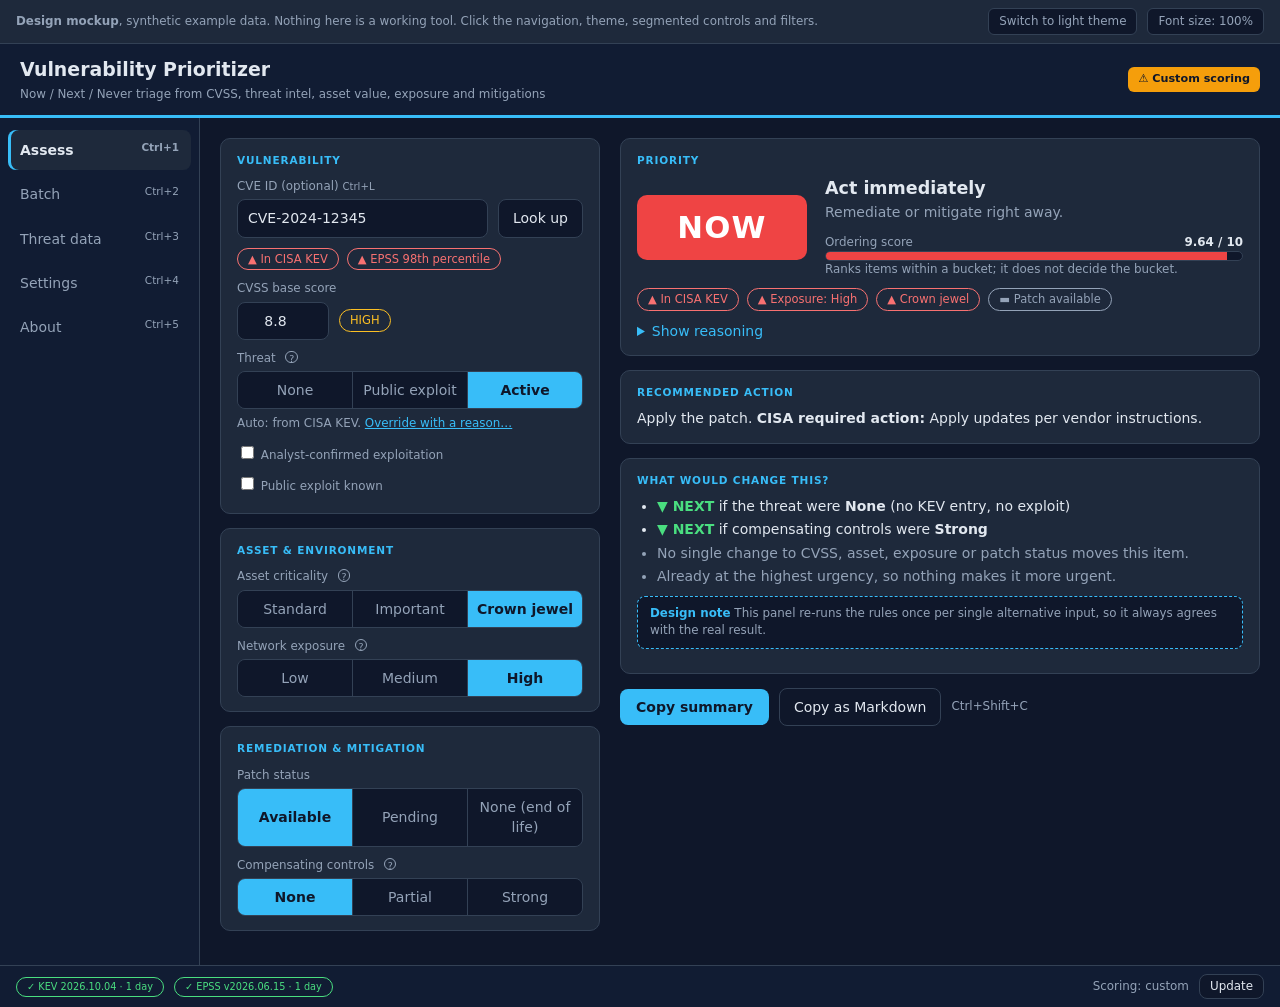
==== docs/gui-mockup.html @ ecdd0fc3 "Add GUI refresh proposal and clickable mockup Co-Authored-By: Claude Sonnet 5.5 <noreply@anthropic.c" ====
<!doctype html>
<html lang="en" data-theme="dark">
<head>
<meta charset="utf-8">
<meta name="viewport" content="width=device-width, initial-scale=1">
<title>Vulnerability Prioritizer GUI mockup</title>
<style>
:root {
  --bg:#0f172a; --header:#111c33; --card:#1e293b; --field:#0f172a; --border:#334155; --text:#e2e8f0;
  --muted:#94a3b8; --accent:#38bdf8; --on-accent:#0f172a; --error:#f87171;
  --now:#ef4444; --on-now:#ffffff; --next:#f59e0b; --on-next:#0f172a; --never:#22c55e; --on-never:#0f172a;
  --raise:#f87171; --lower:#4ade80; --neutral:#94a3b8; --ok:#4ade80; --warn:#fbbf24;
  --scale:1;
}
:root[data-theme="light"] {
  --bg:#f1f5f9; --header:#ffffff; --card:#ffffff; --field:#f8fafc; --border:#cbd5e1; --text:#0f172a;
  --muted:#475569; --accent:#0369a1; --on-accent:#ffffff; --error:#b91c1c;
  --now:#dc2626; --on-now:#ffffff; --next:#f59e0b; --on-next:#0f172a; --never:#22c55e; --on-never:#0f172a;
  --raise:#b91c1c; --lower:#15803d; --neutral:#475569; --ok:#15803d; --warn:#b45309;
}
* { box-sizing:border-box; }
body { margin:0; background:var(--bg); color:var(--text); font:calc(14px*var(--scale))/1.45 system-ui,sans-serif; }
button { font:inherit; color:inherit; cursor:pointer; }
:focus-visible { outline:3px solid var(--accent); outline-offset:2px; }
.banner { background:var(--card); border-bottom:1px solid var(--border); padding:8px 16px; color:var(--muted); font-size:.85em;
  display:flex; gap:12px; flex-wrap:wrap; align-items:center; justify-content:space-between; }
.banner button { background:var(--field); border:1px solid var(--border); border-radius:6px; padding:4px 10px; }
.app { display:grid; grid-template-columns:200px 1fr; grid-template-rows:auto 1fr auto; min-height:calc(100vh - 41px); }
header { grid-column:1/3; background:var(--header); border-bottom:3px solid var(--accent); padding:12px 20px;
  display:flex; justify-content:space-between; align-items:center; gap:12px; flex-wrap:wrap; }
header h1 { margin:0; font-size:1.35em; }
header p { margin:2px 0 0; color:var(--muted); font-size:.85em; }
.badge-custom { background:var(--next); color:var(--on-next); font-weight:700; border-radius:6px; padding:4px 10px; font-size:.8em; }
nav { background:var(--header); border-right:1px solid var(--border); padding:12px 8px; display:flex; flex-direction:column; gap:4px; }
nav button { text-align:left; background:none; border:0; border-radius:8px; padding:10px 12px; color:var(--muted);
  display:flex; justify-content:space-between; }
nav button[aria-current="page"] { background:var(--card); color:var(--text); font-weight:700; box-shadow:inset 3px 0 var(--accent); }
nav kbd { font:inherit; font-size:.75em; color:var(--muted); }
main { padding:20px; overflow:auto; }
.view { display:none; } .view.on { display:block; }
.cols { display:grid; grid-template-columns:minmax(300px,380px) 1fr; gap:20px; align-items:start; }

.card { background:var(--card); border:1px solid var(--border); border-radius:10px; padding:14px 16px; margin-bottom:14px; }
.card h2 { margin:0 0 8px; font-size:.75em; letter-spacing:.08em; text-transform:uppercase; color:var(--accent); }
label, .lab { display:block; color:var(--muted); font-size:.85em; margin:10px 0 4px; }
.lab .help { display:inline-grid; place-items:center; width:1.3em; height:1.3em; border:1px solid var(--muted); border-radius:50%;
  font-size:.8em; margin-left:6px; cursor:help; position:relative; }
.help:hover::after,.help:focus::after { content:attr(data-tip); position:absolute; left:1.8em; top:-.4em; width:260px; z-index:5;
  background:var(--header); color:var(--text); border:1px solid var(--border); border-radius:8px; padding:8px 10px;
  font-size:1.1em; line-height:1.35; text-align:left; box-shadow:0 6px 20px #0006; }
input[type=text],input[type=number],select { background:var(--field); color:var(--text); border:1px solid var(--border);
  border-radius:8px; padding:8px 10px; font:inherit; width:100%; }
.seg { display:flex; border:1px solid var(--border); border-radius:8px; overflow:hidden; }
.seg button { flex:1; background:var(--field); border:0; border-right:1px solid var(--border); padding:8px 6px; color:var(--muted); }
.seg button:last-child { border-right:0; }
.seg button[aria-pressed="true"] { background:var(--accent); color:var(--on-accent); font-weight:700; }
.row { display:flex; gap:10px; align-items:center; flex-wrap:wrap; }
.cvss { width:92px !important; font-size:1.5em; font-weight:700; text-align:center; }
.chip { display:inline-flex; gap:6px; align-items:center; border:1px solid currentColor; border-radius:999px; padding:2px 10px; font-size:.82em; white-space:nowrap; }
.chip.raise{color:var(--raise)} .chip.lower{color:var(--lower)} .chip.neutral{color:var(--neutral)} .chip.ok{color:var(--ok)} .chip.warn{color:var(--warn)}
.chips { display:flex; flex-wrap:wrap; gap:8px; margin:10px 0; }
.result { display:flex; gap:18px; align-items:center; flex-wrap:wrap; }
.bucket { font-size:2.2em; font-weight:800; border-radius:10px; padding:10px 22px; min-width:170px; text-align:center; letter-spacing:.04em; }
.bucket.NOW{background:var(--now);color:var(--on-now)} .bucket.NEXT{background:var(--next);color:var(--on-next)} .bucket.NEVER{background:var(--never);color:var(--on-never)}
.bar { height:10px; background:var(--field); border-radius:6px; overflow:hidden; border:1px solid var(--border); }
.bar i { display:block; height:100%; background:var(--now); }
.muted { color:var(--muted); } .small { font-size:.85em; }
.primary { background:var(--accent); color:var(--on-accent); border:0; border-radius:8px; padding:8px 16px; font-weight:700; }
.secondary { background:var(--field); border:1px solid var(--border); border-radius:8px; padding:8px 14px; }
details { margin-top:8px; } summary { cursor:pointer; color:var(--accent); }
ul.plain { margin:6px 0 0; padding-left:20px; } ul.plain li { margin:3px 0; }
.whatif li b.up { color:var(--raise); } .whatif li b.down { color:var(--lower); }
table { width:100%; border-collapse:collapse; } th,td { text-align:left; padding:8px 10px; border-bottom:1px solid var(--border); }
th { color:var(--muted); font-size:.8em; text-transform:uppercase; letter-spacing:.05em; cursor:pointer; }
tr.NOW td:nth-child(4){color:var(--raise);font-weight:700} tr.NEXT td:nth-child(4){color:var(--warn);font-weight:700} tr.NEVER td:nth-child(4){color:var(--ok);font-weight:700}
tr.ERROR td:nth-child(4){color:var(--error);font-weight:700}
tbody tr:hover { background:var(--field); }
.counter { background:var(--card); border:1px solid var(--border); border-radius:10px; padding:8px 16px; min-width:90px; text-align:left; }
.counter[aria-pressed="true"] { outline:3px solid var(--accent); }
.counter b { font-size:1.6em; display:block; }
.kpis { display:grid; grid-template-columns:repeat(auto-fit,minmax(260px,1fr)); gap:14px; }
.statusbar { grid-column:1/3; background:var(--header); border-top:1px solid var(--border); padding:8px 16px; display:flex;
  gap:10px; align-items:center; flex-wrap:wrap; font-size:.85em; }
.statusbar .sp { flex:1; }
.range { width:100%; } .err { color:var(--error); font-size:.85em; min-height:1.2em; }
.settingrow { display:grid; grid-template-columns:1fr 130px; gap:6px 16px; padding:10px 0; border-bottom:1px solid var(--border); }
.settingrow:last-of-type { border-bottom:0; }
.ann { background:var(--field); border:1px dashed var(--accent); border-radius:8px; padding:8px 12px; margin:10px 0; color:var(--muted); font-size:.85em; }
.ann b { color:var(--accent); }
@media (max-width:900px){
  .app{grid-template-columns:minmax(0,1fr); grid-template-rows:auto auto 1fr auto;}
  header,.statusbar{grid-column:1;}
  nav{flex-direction:row; overflow-x:auto; border-right:0; border-bottom:1px solid var(--border); align-items:center;}
  nav button{white-space:nowrap; gap:8px; align-items:center;}
  .cols{grid-template-columns:minmax(0,1fr);} main{padding:14px;} }
</style>
</head>
<body>
<div class="banner">
  <span><b>Design mockup</b>, synthetic example data. Nothing here is a working tool. Click the navigation, theme, segmented controls and filters.</span>
  <span class="row">
    <button id="theme" aria-label="Switch between dark and light theme">Switch to light theme</button>
    <button id="bigger" aria-label="Increase font size">Font size: 100%</button>
  </span>
</div>
<div class="app">
  <header>
    <div><h1>Vulnerability Prioritizer</h1><p>Now / Next / Never triage from CVSS, threat intel, asset value, exposure and mitigations</p></div>
    <span class="badge-custom" title="Scoring settings differ from the defaults">&#9888; Custom scoring</span>
  </header>
  <nav aria-label="Views">
    <button data-view="assess" aria-current="page">Assess <kbd>Ctrl+1</kbd></button>
    <button data-view="batch">Batch <kbd>Ctrl+2</kbd></button>
    <button data-view="threat">Threat data <kbd>Ctrl+3</kbd></button>
    <button data-view="settings">Settings <kbd>Ctrl+4</kbd></button>
    <button data-view="about">About <kbd>Ctrl+5</kbd></button>
  </nav>
  <main>

  <!-- ASSESS -->
  <section class="view on" id="assess" aria-label="Assess">
    <div class="cols">
      <div>
        <div class="card"><h2>Vulnerability</h2>
          <label for="cve">CVE ID (optional) <span class="muted small">Ctrl+L</span></label>
          <div class="row"><input id="cve" type="text" value="CVE-2024-12345" style="flex:1"><button class="secondary">Look up</button></div>
          <div class="chips"><span class="chip raise">&#9650; In CISA KEV</span><span class="chip raise">&#9650; EPSS 98th percentile</span></div>
          <label for="cvss">CVSS base score</label>
          <div class="row"><input id="cvss" class="cvss" type="number" value="8.8" step="0.1" min="0" max="10"><span class="chip warn">HIGH</span></div>
          <div class="lab">Threat <span class="help" tabindex="0" data-tip="Filled in from local KEV and EPSS data when a CVE is given. Data can only raise it. Absence from the data is never treated as safe.">?</span></div>
          <div class="seg" role="group" aria-label="Threat"><button aria-pressed="false">None</button><button aria-pressed="false">Public exploit</button><button aria-pressed="true">Active</button></div>
          <div class="small muted" style="margin-top:6px">Auto: from CISA KEV. <a href="#" style="color:var(--accent)">Override with a reason&hellip;</a></div>
          <label><input type="checkbox"> Analyst-confirmed exploitation</label>
          <label><input type="checkbox"> Public exploit known</label>
        </div>
        <div class="card"><h2>Asset &amp; environment</h2>
          <div class="lab">Asset criticality <span class="help" tabindex="0" data-tip="Crown jewel: the assets whose compromise would stop operations or endanger safety. Important: significant but not critical. Standard: everything else.">?</span></div>
          <div class="seg"><button aria-pressed="false">Standard</button><button aria-pressed="false">Important</button><button aria-pressed="true">Crown jewel</button></div>
          <div class="lab">Network exposure <span class="help" tabindex="0" data-tip="Low means no routable path from IT or the internet, verified by testing, not assumed from a firewall's existence. If unsure, choose Medium.">?</span></div>
          <div class="seg"><button aria-pressed="false">Low</button><button aria-pressed="false">Medium</button><button aria-pressed="true">High</button></div>
        </div>
        <div class="card"><h2>Remediation &amp; mitigation</h2>
          <div class="lab">Patch status</div>
          <div class="seg"><button aria-pressed="true">Available</button><button aria-pressed="false">Pending</button><button aria-pressed="false">None (end of life)</button></div>
          <div class="lab">Compensating controls <span class="help" tabindex="0" data-tip="Strong: segmentation, virtual patching or allow-listing that actually stops the attack. Partial: ACLs or monitoring only. Partial controls rank the item lower inside its bucket but never change the bucket.">?</span></div>
          <div class="seg"><button aria-pressed="true">None</button><button aria-pressed="false">Partial</button><button aria-pressed="false">Strong</button></div>
        </div>
      </div>
      <div>
        <div class="card"><h2>Priority</h2>
          <div class="result">
            <div class="bucket NOW" role="status" aria-label="Priority NOW">NOW</div>
            <div style="flex:1;min-width:220px"><div style="font-size:1.25em;font-weight:700">Act immediately</div>
              <div class="muted">Remediate or mitigate right away.</div>
              <div class="row small muted" style="margin-top:12px;justify-content:space-between"><span>Ordering score</span><b style="color:var(--text)">9.64 / 10</b></div>
              <div class="bar"><i style="width:96.4%"></i></div>
              <div class="small muted">Ranks items within a bucket; it does not decide the bucket.</div></div>
          </div>
          <div class="chips" aria-label="Why">
            <span class="chip raise">&#9650; In CISA KEV</span><span class="chip raise">&#9650; Exposure: High</span>
            <span class="chip raise">&#9650; Crown jewel</span><span class="chip neutral">&#9644; Patch available</span>
          </div>
          <details><summary>Show reasoning</summary>
            <ul class="plain"><li>Actively exploited and reachable from outside the asset's trust zone</li>
              <li>Threat level from: In CISA KEV</li>
              <li>CISA KEV: added 2024-03-01, remediation due 2024-03-22 (context only; does not change the bucket)</li></ul>
            <div class="small muted" style="margin-top:8px">Inputs: CVSS 8.8 &middot; Active &middot; Crown jewel &middot; High &middot; Patch available &middot; No controls<br>
              Scoring settings: custom (cvss_high=7.5, ...) &middot; Data: KEV 2026.10.04; EPSS v2026.06.15 (2026-10-07)</div>
          </details>
        </div>
        <div class="card"><h2>Recommended action</h2>
          <div>Apply the patch. <b>CISA required action:</b> Apply updates per vendor instructions.</div>
        </div>
        <div class="card"><h2>What would change this?</h2>
          <ul class="plain whatif">
            <li><b class="down">&#9660; NEXT</b> if the threat were <b>None</b> (no KEV entry, no exploit)</li>
            <li><b class="down">&#9660; NEXT</b> if compensating controls were <b>Strong</b></li>
            <li class="muted">No single change to CVSS, asset, exposure or patch status moves this item.</li>
            <li class="muted">Already at the highest urgency, so nothing makes it more urgent.</li>
          </ul>
          <div class="ann"><b>Design note</b> This panel re-runs the rules once per single alternative input, so it always agrees with the real result.</div>
        </div>
        <div class="row"><button class="primary">Copy summary</button><button class="secondary">Copy as Markdown</button><span class="muted small">Ctrl+Shift+C</span></div>
      </div>
    </div>
  </section>

  <!-- BATCH -->
  <section class="view" id="batch" aria-label="Batch">
    <div class="row" style="margin-bottom:14px">
      <button class="primary">Open CSV&hellip;</button>
      <span class="muted small">cves_2026-10.csv &middot; 6 rows &middot; threat data: KEV 2026.10.04; EPSS v2026.06.15</span>
      <span style="flex:1"></span><input type="text" id="search" placeholder="Search id, name or CVE" style="max-width:260px" aria-label="Search">
      <button class="secondary">Export ranked CSV</button>
    </div>
    <div class="row" style="margin-bottom:14px" id="counters">
      <button class="counter" data-f="all" aria-pressed="true"><b>6</b>All</button>
      <button class="counter" data-f="NOW" aria-pressed="false"><b style="color:var(--raise)">2</b>Now</button>
      <button class="counter" data-f="NEXT" aria-pressed="false"><b style="color:var(--warn)">2</b>Next</button>
      <button class="counter" data-f="NEVER" aria-pressed="false"><b style="color:var(--ok)">1</b>Never</button>
      <button class="counter" data-f="ERROR" aria-pressed="false"><b style="color:var(--error)">1</b>Error</button>
    </div>
    <div class="card" style="padding:0;overflow:auto">
      <table><thead><tr><th>#</th><th>ID</th><th>CVE / Name</th><th>Priority</th><th>Score</th><th>Threat source</th></tr></thead>
        <tbody id="rows">
          <tr class="NOW"><td>1</td><td>PLC-01</td><td>CVE-2024-12345 &middot; PLC web server RCE</td><td>&#9650; NOW</td><td>9.94</td><td>In CISA KEV</td></tr>
          <tr class="NOW"><td>2</td><td>HMI-02</td><td>HMI remote desktop flaw</td><td>&#9650; NOW</td><td>8.14</td><td>Manual (threat column)</td></tr>
          <tr class="NEXT"><td>3</td><td>FW-04</td><td>Perimeter firewall auth bypass</td><td>&#9644; NEXT</td><td>7.05</td><td>No KEV or elevated EPSS signal</td></tr>
          <tr class="NEXT"><td>4</td><td>HIST-03</td><td>CVE-2023-55555 &middot; Historian SQL injection</td><td>&#9644; NEXT</td><td>6.15</td><td>Elevated EPSS (percentile 0.972)</td></tr>
          <tr class="NEVER"><td>5</td><td>SW-05</td><td>Isolated lab switch</td><td>&#9660; NEVER</td><td>3.60</td><td>No KEV or elevated EPSS signal</td></tr>
          <tr class="ERROR"><td></td><td>BAD-06</td><td>not-a-cve</td><td>! ERROR</td><td></td><td>cve: not a valid CVE ID</td></tr>
        </tbody></table>
    </div>
    <div class="card" style="margin-top:14px"><h2>Details</h2>
      <b>PLC-01</b> &middot; CVE-2024-12345<div class="chips"><span class="chip raise">&#9650; In CISA KEV</span><span class="chip raise">&#9650; Exposure: High</span><span class="chip raise">&#9650; Crown jewel</span></div>
      <div class="small muted">Click a counter to filter, a column heading to sort, and a row to see why. Rows use a symbol and text as well as colour.</div>
    </div>
  </section>

  <!-- THREAT DATA -->
  <section class="view" id="threat" aria-label="Threat data">
    <div class="kpis">
      <div class="card"><h2>CISA KEV</h2>
        <div class="row"><span class="chip ok">&#10003; Fresh</span><b>Catalog 2026.10.04</b></div>
        <p class="muted small">Released 2026-10-04 &middot; retrieved 1 day ago &middot; 1,734 entries<br>Source: cisa.gov</p></div>
      <div class="card"><h2>EPSS</h2>
        <div class="row"><span class="chip ok">&#10003; Fresh</span><b>Model v2026.06.15</b></div>
        <p class="muted small">Scored 2026-10-07 &middot; retrieved 1 day ago &middot; 384,189 scores<br>Source: epss.empiricalsecurity.com</p></div>
      <div class="card"><h2>Example: stale state</h2>
        <div class="row"><span class="chip warn">&#9888; Stale</span><b>Retrieved 9 days ago</b></div>
        <p class="muted small">Older than the 7-day limit. The tool keeps working with the last copy; update when you can.</p></div>
    </div>
    <div class="card"><h2>Update</h2>
      <div class="row"><button class="primary">Update threat data</button><button class="secondary">Import from files&hellip;</button>
        <span class="muted small">Nothing is downloaded unless you press a button.</span></div>
      <div class="ann"><b>Design note</b> The first time, a confirmation lists exactly what will be contacted: www.cisa.gov and epss.empiricalsecurity.com over HTTPS. Downloads run in the background with a progress line and a Cancel button, so the window never freezes.</div>
      <h2 style="margin-top:14px">Last update</h2>
      <ul class="plain"><li><span class="chip ok">&#10003;</span> KEV updated.</li>
        <li><span class="chip warn">&#9888;</span> EPSS not updated: the connection timed out. The previous copy was kept.</li></ul>
    </div>
    <div class="card"><h2>Offline use</h2>
      <p class="muted" style="margin:0">The tool works fully offline. Download the two files on another computer, copy them here, and use <b>Import from files</b>. They get the same checks as a download. Files are stored in your per-user data folder.</p>
      <label><input type="checkbox"> Update threat data when the app starts <span class="muted small">(off by default)</span></label>
    </div>
  </section>

  <!-- SETTINGS -->
  <section class="view" id="settings" aria-label="Settings">
    <div class="card"><h2>Scoring</h2>
      <p class="muted small" style="margin-top:0">Only these four values can be changed. The rule structure is fixed. Changed values show a Custom scoring badge and are recorded in summaries and exports.</p>
      <div class="settingrow"><div><b>CVSS High line</b><div class="muted small">CVSS score where a vulnerability counts as High. Default 7.0, allowed 5.0 to 8.0.</div></div><input type="number" value="7.5" step="0.1" aria-label="CVSS High line"></div>
      <div class="settingrow"><div><b>CVSS Critical line</b><div class="muted small">Where a vulnerability counts as Critical. Default 9.0, allowed 8.0 to 10.0, at least 0.5 above the High line.</div></div><input type="number" value="9.0" step="0.1" aria-label="CVSS Critical line"></div>
      <div class="settingrow"><div><b>EPSS percentile cutoff</b><div class="muted small">Percentile at or above which exploitation counts as likely. Default 0.95, allowed 0.5 to 0.999.</div></div><input type="number" value="0.95" step="0.01" aria-label="EPSS percentile cutoff"></div>
      <div class="settingrow"><div><b>Stale after (days)</b><div class="muted small">Days before threat data is flagged as stale. Default 7, allowed 1 to 90.</div></div><input type="number" value="7" aria-label="Stale after days"></div>
      <div class="err" role="alert">Example error: CVSS Critical line must be at least 0.5 above the High line.</div>
      <div class="row"><button class="primary">Save</button><button class="secondary">Restore defaults&hellip;</button><span class="muted small">Restore asks for confirmation first.</span></div>
    </div>
    <div class="card"><h2>Appearance (this computer only)</h2>
      <div class="row"><span>Theme</span><div class="seg" id="themeseg" style="width:260px"><button data-t="dark" aria-pressed="true">Dark</button><button data-t="light" aria-pressed="false">Light</button></div></div>
      <div class="row" style="margin-top:10px"><span>Text size</span><div class="seg" style="width:340px"><button>90%</button><button aria-pressed="true">100%</button><button>115%</button><button>130%</button></div></div>
      <div class="ann"><b>Design note</b> Appearance choices are saved in a separate file from the scoring settings, so changing the theme can never make a result look "custom".</div>
    </div>
  </section>

  <!-- ABOUT -->
  <section class="view" id="about" aria-label="About">
    <div class="card"><h2>About</h2>
      <p style="margin-top:0"><b>Vulnerability Prioritizer</b> v0.3 (design mockup)</p>
      <p class="muted">Rule-based Now / Next / Never triage. Works fully offline; the only network access is a threat-data update that you start yourself.</p>
      <p class="muted"><b>Low exposure</b> means no routable path from IT or the internet, verified by testing, not assumed from a firewall's existence.</p>
    </div>
    <div class="card"><h2>Where the categories come from</h2>
      <p class="muted" style="margin-top:0">The Now / Next / Never categories come from Dragos' annual ICS/OT Cybersecurity Year in Review vulnerability analysis. Other OT practitioners use similar framing. This tool adapts the idea with its own scoring rules; its definitions are not Dragos' and are documented in the policy page.</p>
      <div class="ann"><b>Design note</b> Draft text taken from your notes (Part 3). The source links are listed there and still need checking before publishing.</div>
    </div>
    <div class="card"><h2>Documentation</h2><ul class="plain"><li>Prioritization policy and rationale</li><li>Threat data and safety checks</li><li>Scoring settings</li><li>Security test plan and reports</li></ul></div>
  </section>
  </main>
  <div class="statusbar" role="contentinfo">
    <span class="chip ok" title="CISA KEV">&#10003; KEV 2026.10.04 &middot; 1 day</span>
    <span class="chip ok" title="EPSS">&#10003; EPSS v2026.06.15 &middot; 1 day</span>
    <span class="sp"></span>
    <span class="muted">Scoring: custom</span>
    <button class="secondary" style="padding:3px 10px">Update</button>
  </div>
</div>
<script>
const $ = (s, r=document) => r.querySelector(s), $$ = (s, r=document) => [...r.querySelectorAll(s)];
function show(id){ $$('.view').forEach(v=>v.classList.toggle('on', v.id===id));
  $$('nav button').forEach(b=>{ if(b.dataset.view===id) b.setAttribute('aria-current','page'); else b.removeAttribute('aria-current'); }); }
$$('nav button').forEach(b=>b.addEventListener('click',()=>show(b.dataset.view)));
document.addEventListener('keydown',e=>{ if(e.ctrlKey && e.key>='1' && e.key<='5'){ e.preventDefault(); show(['assess','batch','threat','settings','about'][e.key-1]); }
  if(e.ctrlKey && e.key.toLowerCase()==='l'){ e.preventDefault(); show('assess'); $('#cve').focus(); } });
$$('.seg').forEach(g=>g.addEventListener('click',e=>{ const b=e.target.closest('button'); if(!b) return;
  $$('button',g).forEach(x=>x.setAttribute('aria-pressed', x===b)); }));
function setTheme(t){ document.documentElement.dataset.theme=t;
  $('#theme').textContent = t==='dark' ? 'Switch to light theme' : 'Switch to dark theme';
  $$('#themeseg button').forEach(b=>b.setAttribute('aria-pressed', b.dataset.t===t)); }
$('#theme').addEventListener('click',()=>setTheme(document.documentElement.dataset.theme==='dark'?'light':'dark'));
$('#themeseg').addEventListener('click',e=>{ const b=e.target.closest('button'); if(b) setTheme(b.dataset.t); });
let scales=[.9,1,1.15,1.3], si=1;
$('#bigger').addEventListener('click',e=>{ si=(si+1)%scales.length; document.documentElement.style.setProperty('--scale',scales[si]);
  e.target.textContent='Font size: '+Math.round(scales[si]*100)+'%'; });
function filterRows(){ const f=$('#counters [aria-pressed=true]').dataset.f, q=$('#search').value.toLowerCase();
  $$('#rows tr').forEach(r=>{ r.hidden = !((f==='all'||r.classList.contains(f)) && r.textContent.toLowerCase().includes(q)); }); }
$('#counters').addEventListener('click',e=>{ const b=e.target.closest('button'); if(!b) return;
  $$('#counters button').forEach(x=>x.setAttribute('aria-pressed', x===b)); filterRows(); });
$('#search').addEventListener('input',filterRows);
</script>
</body>
</html>
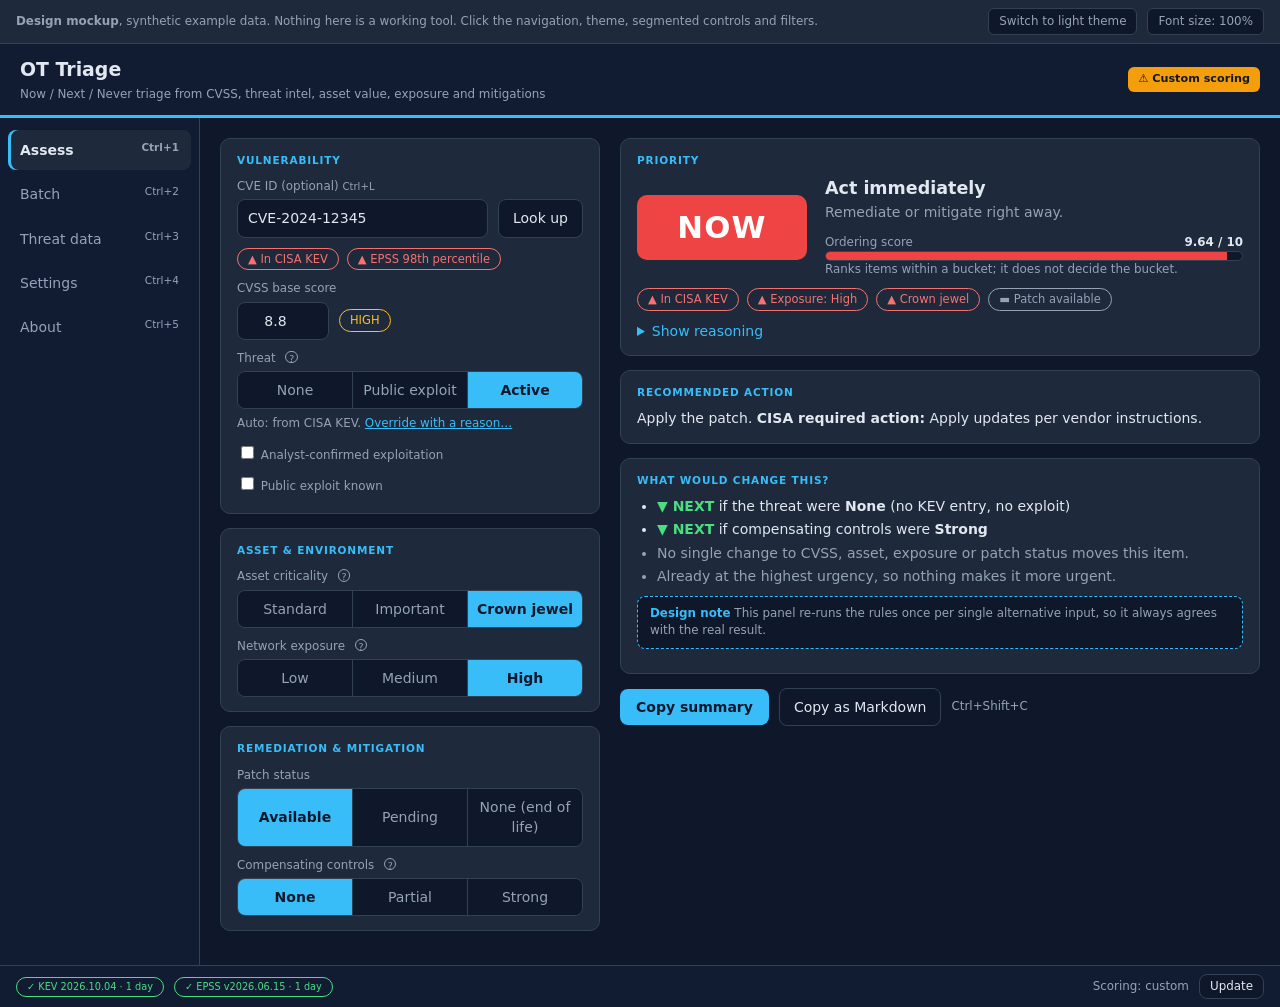
==== commit 0ff11b50: "Rename to OT Triage by OkieOTSec: wordmark, icon, About links, cream light theme, screenshots Also f" ====
--- a/docs/gui-mockup.html
+++ b/docs/gui-mockup.html
@@ -3,7 +3,7 @@
 <head>
 <meta charset="utf-8">
 <meta name="viewport" content="width=device-width, initial-scale=1">
-<title>Vulnerability Prioritizer GUI mockup</title>
+<title>OT Triage GUI mockup</title>
 <style>
 :root {
   --bg:#0f172a; --header:#111c33; --card:#1e293b; --field:#0f172a; --border:#334155; --text:#e2e8f0;
@@ -105,7 +105,7 @@
 </div>
 <div class="app">
   <header>
-    <div><h1>Vulnerability Prioritizer</h1><p>Now / Next / Never triage from CVSS, threat intel, asset value, exposure and mitigations</p></div>
+    <div><h1>OT Triage</h1><p>Now / Next / Never triage from CVSS, threat intel, asset value, exposure and mitigations</p></div>
     <span class="badge-custom" title="Scoring settings differ from the defaults">&#9888; Custom scoring</span>
   </header>
   <nav aria-label="Views">
@@ -265,7 +265,7 @@
   <!-- ABOUT -->
   <section class="view" id="about" aria-label="About">
     <div class="card"><h2>About</h2>
-      <p style="margin-top:0"><b>Vulnerability Prioritizer</b> v0.3 (design mockup)</p>
+      <p style="margin-top:0"><b>OT Triage</b> v0.3 (design mockup)</p>
       <p class="muted">Rule-based Now / Next / Never triage. Works fully offline; the only network access is a threat-data update that you start yourself.</p>
       <p class="muted"><b>Low exposure</b> means no routable path from IT or the internet, verified by testing, not assumed from a firewall's existence.</p>
     </div>
